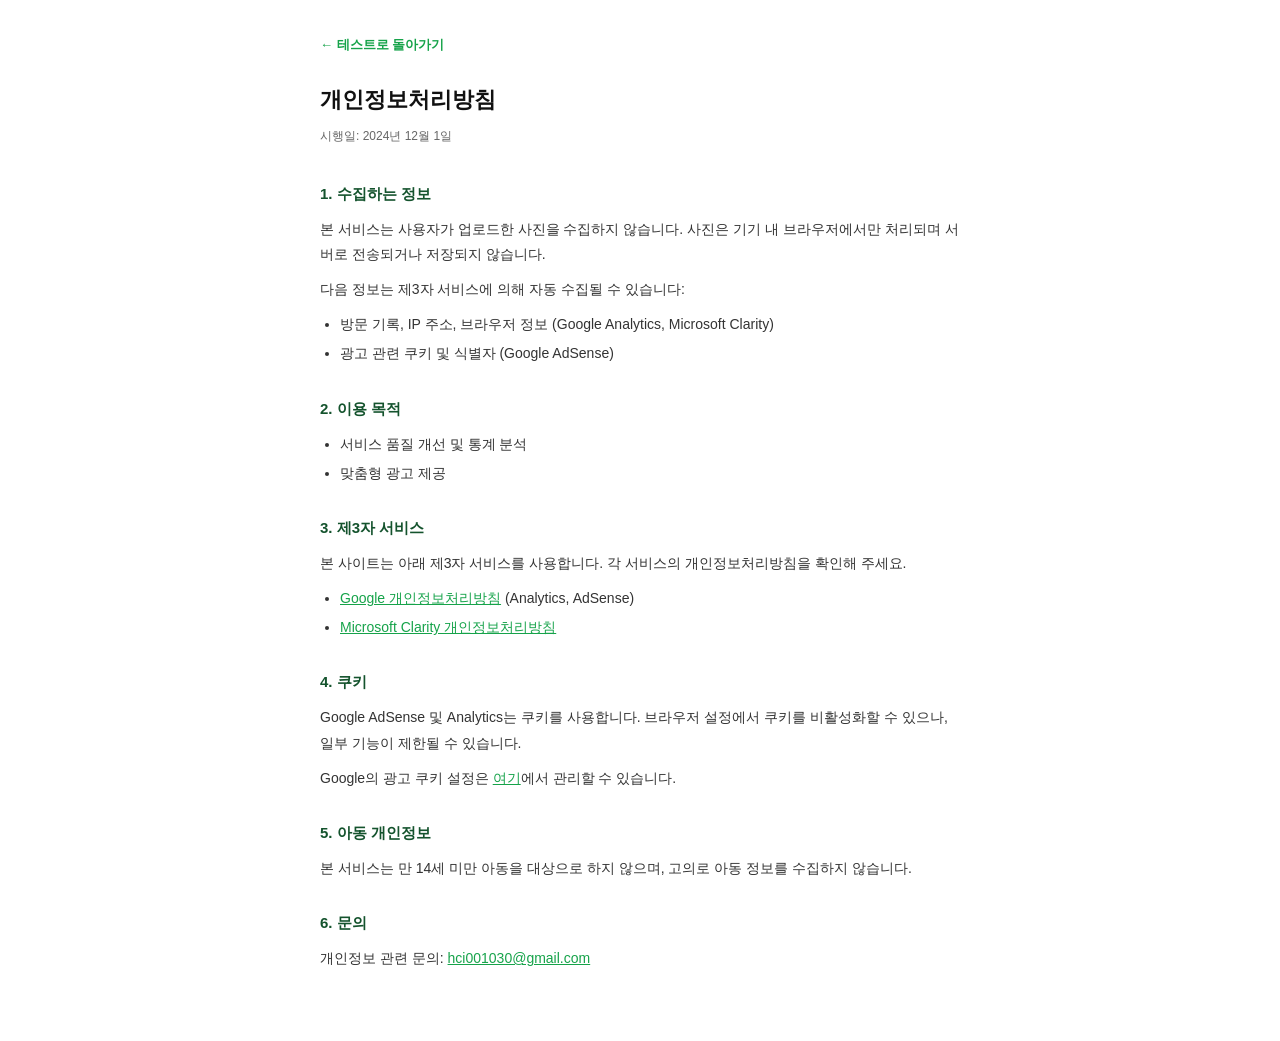
==== privacy.html @ e8d3d09d "Fix: Google AdSense 정책 위반 수정 및 개인정보처리방침 추가 - 유효하지 않은 광고 슬롯(data-ad-slot="auto") 제거, Auto Ads로 전환 - 가" ====
<!DOCTYPE html>
<html lang="ko">
<head>
  <meta charset="UTF-8" />
  <meta name="viewport" content="width=device-width, initial-scale=1.0" />
  <title>개인정보처리방침 – 두부vs아랍 테스트</title>
  <meta name="description" content="두부vs아랍 AI 테스트 개인정보처리방침" />
  <style>
    * { margin: 0; padding: 0; box-sizing: border-box; }
    body { font-family: 'Noto Sans KR', 'Apple SD Gothic Neo', sans-serif; background: #fff; color: #111; padding: 32px 20px 60px; max-width: 680px; margin: 0 auto; line-height: 1.8; font-size: 14px; }
    h1 { font-size: 22px; font-weight: 900; margin-bottom: 6px; }
    .date { color: #666; font-size: 12px; margin-bottom: 32px; }
    h2 { font-size: 15px; font-weight: 900; margin: 28px 0 10px; color: #14532D; }
    p { margin-bottom: 10px; color: #333; }
    ul { padding-left: 20px; margin-bottom: 10px; }
    li { margin-bottom: 4px; color: #333; }
    a { color: #16A34A; }
    .back { display: inline-block; margin-bottom: 24px; color: #16A34A; font-weight: 700; text-decoration: none; font-size: 13px; }
  </style>
</head>
<body>
  <a class="back" href="index.html">← 테스트로 돌아가기</a>
  <h1>개인정보처리방침</h1>
  <p class="date">시행일: 2024년 12월 1일</p>

  <h2>1. 수집하는 정보</h2>
  <p>본 서비스는 사용자가 업로드한 사진을 수집하지 않습니다. 사진은 기기 내 브라우저에서만 처리되며 서버로 전송되거나 저장되지 않습니다.</p>
  <p>다음 정보는 제3자 서비스에 의해 자동 수집될 수 있습니다:</p>
  <ul>
    <li>방문 기록, IP 주소, 브라우저 정보 (Google Analytics, Microsoft Clarity)</li>
    <li>광고 관련 쿠키 및 식별자 (Google AdSense)</li>
  </ul>

  <h2>2. 이용 목적</h2>
  <ul>
    <li>서비스 품질 개선 및 통계 분석</li>
    <li>맞춤형 광고 제공</li>
  </ul>

  <h2>3. 제3자 서비스</h2>
  <p>본 사이트는 아래 제3자 서비스를 사용합니다. 각 서비스의 개인정보처리방침을 확인해 주세요.</p>
  <ul>
    <li><a href="https://policies.google.com/privacy" target="_blank" rel="noopener">Google 개인정보처리방침</a> (Analytics, AdSense)</li>
    <li><a href="https://clarity.microsoft.com/terms" target="_blank" rel="noopener">Microsoft Clarity 개인정보처리방침</a></li>
  </ul>

  <h2>4. 쿠키</h2>
  <p>Google AdSense 및 Analytics는 쿠키를 사용합니다. 브라우저 설정에서 쿠키를 비활성화할 수 있으나, 일부 기능이 제한될 수 있습니다.</p>
  <p>Google의 광고 쿠키 설정은 <a href="https://adssettings.google.com" target="_blank" rel="noopener">여기</a>에서 관리할 수 있습니다.</p>

  <h2>5. 아동 개인정보</h2>
  <p>본 서비스는 만 14세 미만 아동을 대상으로 하지 않으며, 고의로 아동 정보를 수집하지 않습니다.</p>

  <h2>6. 문의</h2>
  <p>개인정보 관련 문의: <a href="mailto:hci001030@gmail.com">hci001030@gmail.com</a></p>
</body>
</html>
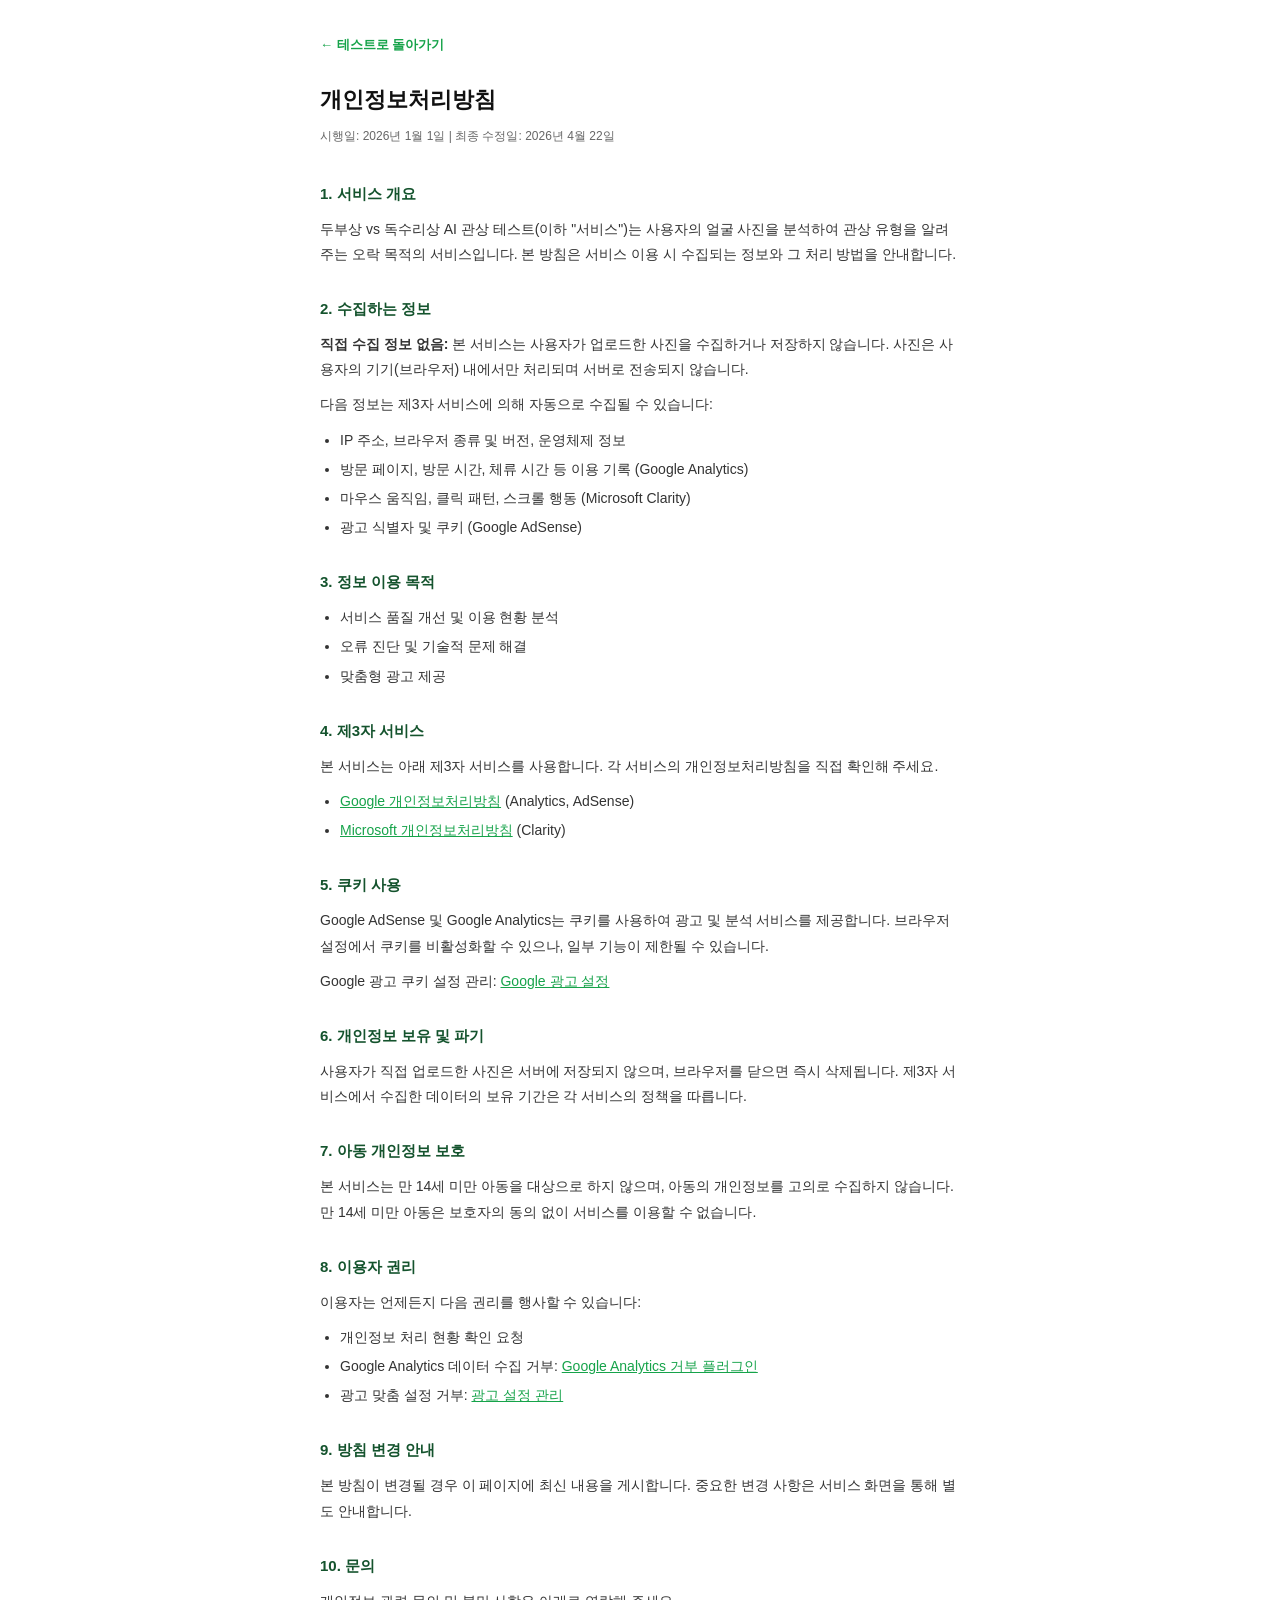
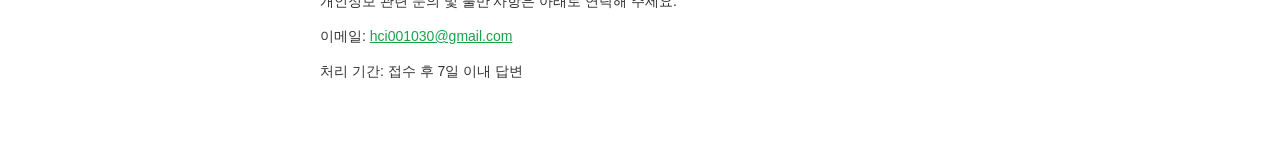
==== commit 79ef5151: "Feat: AdSense 승인율 향상을 위한 콘텐츠 및 SEO 개선 - 정적 콘텐츠 섹션 추가 (두부상/아랍상 설명, 테스트 방법) - JSON-LD 구조화 데이터 추가 - 개인정" ====
--- a/privacy.html
+++ b/privacy.html
@@ -3,8 +3,8 @@
 <head>
   <meta charset="UTF-8" />
   <meta name="viewport" content="width=device-width, initial-scale=1.0" />
-  <title>개인정보처리방침 – 두부vs아랍 테스트</title>
-  <meta name="description" content="두부vs아랍 AI 테스트 개인정보처리방침" />
+  <title>개인정보처리방침 – 두부상 vs 독수리상 AI 관상 테스트</title>
+  <meta name="description" content="두부상 vs 독수리상 AI 관상 테스트 서비스의 개인정보처리방침입니다." />
   <style>
     * { margin: 0; padding: 0; box-sizing: border-box; }
     body { font-family: 'Noto Sans KR', 'Apple SD Gothic Neo', sans-serif; background: #fff; color: #111; padding: 32px 20px 60px; max-width: 680px; margin: 0 auto; line-height: 1.8; font-size: 14px; }
@@ -21,37 +21,59 @@
 <body>
   <a class="back" href="index.html">← 테스트로 돌아가기</a>
   <h1>개인정보처리방침</h1>
-  <p class="date">시행일: 2024년 12월 1일</p>
+  <p class="date">시행일: 2026년 1월 1일 | 최종 수정일: 2026년 4월 22일</p>
 
-  <h2>1. 수집하는 정보</h2>
-  <p>본 서비스는 사용자가 업로드한 사진을 수집하지 않습니다. 사진은 기기 내 브라우저에서만 처리되며 서버로 전송되거나 저장되지 않습니다.</p>
-  <p>다음 정보는 제3자 서비스에 의해 자동 수집될 수 있습니다:</p>
+  <h2>1. 서비스 개요</h2>
+  <p>두부상 vs 독수리상 AI 관상 테스트(이하 "서비스")는 사용자의 얼굴 사진을 분석하여 관상 유형을 알려주는 오락 목적의 서비스입니다. 본 방침은 서비스 이용 시 수집되는 정보와 그 처리 방법을 안내합니다.</p>
+
+  <h2>2. 수집하는 정보</h2>
+  <p><strong>직접 수집 정보 없음:</strong> 본 서비스는 사용자가 업로드한 사진을 수집하거나 저장하지 않습니다. 사진은 사용자의 기기(브라우저) 내에서만 처리되며 서버로 전송되지 않습니다.</p>
+  <p>다음 정보는 제3자 서비스에 의해 자동으로 수집될 수 있습니다:</p>
   <ul>
-    <li>방문 기록, IP 주소, 브라우저 정보 (Google Analytics, Microsoft Clarity)</li>
-    <li>광고 관련 쿠키 및 식별자 (Google AdSense)</li>
+    <li>IP 주소, 브라우저 종류 및 버전, 운영체제 정보</li>
+    <li>방문 페이지, 방문 시간, 체류 시간 등 이용 기록 (Google Analytics)</li>
+    <li>마우스 움직임, 클릭 패턴, 스크롤 행동 (Microsoft Clarity)</li>
+    <li>광고 식별자 및 쿠키 (Google AdSense)</li>
   </ul>
 
-  <h2>2. 이용 목적</h2>
+  <h2>3. 정보 이용 목적</h2>
   <ul>
-    <li>서비스 품질 개선 및 통계 분석</li>
+    <li>서비스 품질 개선 및 이용 현황 분석</li>
+    <li>오류 진단 및 기술적 문제 해결</li>
     <li>맞춤형 광고 제공</li>
   </ul>
 
-  <h2>3. 제3자 서비스</h2>
-  <p>본 사이트는 아래 제3자 서비스를 사용합니다. 각 서비스의 개인정보처리방침을 확인해 주세요.</p>
+  <h2>4. 제3자 서비스</h2>
+  <p>본 서비스는 아래 제3자 서비스를 사용합니다. 각 서비스의 개인정보처리방침을 직접 확인해 주세요.</p>
   <ul>
-    <li><a href="https://policies.google.com/privacy" target="_blank" rel="noopener">Google 개인정보처리방침</a> (Analytics, AdSense)</li>
-    <li><a href="https://clarity.microsoft.com/terms" target="_blank" rel="noopener">Microsoft Clarity 개인정보처리방침</a></li>
+    <li><a href="https://policies.google.com/privacy" target="_blank" rel="noopener noreferrer">Google 개인정보처리방침</a> (Analytics, AdSense)</li>
+    <li><a href="https://privacy.microsoft.com/ko-kr/privacystatement" target="_blank" rel="noopener noreferrer">Microsoft 개인정보처리방침</a> (Clarity)</li>
   </ul>
 
-  <h2>4. 쿠키</h2>
-  <p>Google AdSense 및 Analytics는 쿠키를 사용합니다. 브라우저 설정에서 쿠키를 비활성화할 수 있으나, 일부 기능이 제한될 수 있습니다.</p>
-  <p>Google의 광고 쿠키 설정은 <a href="https://adssettings.google.com" target="_blank" rel="noopener">여기</a>에서 관리할 수 있습니다.</p>
+  <h2>5. 쿠키 사용</h2>
+  <p>Google AdSense 및 Google Analytics는 쿠키를 사용하여 광고 및 분석 서비스를 제공합니다. 브라우저 설정에서 쿠키를 비활성화할 수 있으나, 일부 기능이 제한될 수 있습니다.</p>
+  <p>Google 광고 쿠키 설정 관리: <a href="https://adssettings.google.com" target="_blank" rel="noopener noreferrer">Google 광고 설정</a></p>
 
-  <h2>5. 아동 개인정보</h2>
-  <p>본 서비스는 만 14세 미만 아동을 대상으로 하지 않으며, 고의로 아동 정보를 수집하지 않습니다.</p>
+  <h2>6. 개인정보 보유 및 파기</h2>
+  <p>사용자가 직접 업로드한 사진은 서버에 저장되지 않으며, 브라우저를 닫으면 즉시 삭제됩니다. 제3자 서비스에서 수집한 데이터의 보유 기간은 각 서비스의 정책을 따릅니다.</p>
 
-  <h2>6. 문의</h2>
-  <p>개인정보 관련 문의: <a href="mailto:hci001030@gmail.com">hci001030@gmail.com</a></p>
+  <h2>7. 아동 개인정보 보호</h2>
+  <p>본 서비스는 만 14세 미만 아동을 대상으로 하지 않으며, 아동의 개인정보를 고의로 수집하지 않습니다. 만 14세 미만 아동은 보호자의 동의 없이 서비스를 이용할 수 없습니다.</p>
+
+  <h2>8. 이용자 권리</h2>
+  <p>이용자는 언제든지 다음 권리를 행사할 수 있습니다:</p>
+  <ul>
+    <li>개인정보 처리 현황 확인 요청</li>
+    <li>Google Analytics 데이터 수집 거부: <a href="https://tools.google.com/dlpage/gaoptout" target="_blank" rel="noopener noreferrer">Google Analytics 거부 플러그인</a></li>
+    <li>광고 맞춤 설정 거부: <a href="https://adssettings.google.com" target="_blank" rel="noopener noreferrer">광고 설정 관리</a></li>
+  </ul>
+
+  <h2>9. 방침 변경 안내</h2>
+  <p>본 방침이 변경될 경우 이 페이지에 최신 내용을 게시합니다. 중요한 변경 사항은 서비스 화면을 통해 별도 안내합니다.</p>
+
+  <h2>10. 문의</h2>
+  <p>개인정보 관련 문의 및 불만 사항은 아래로 연락해 주세요.</p>
+  <p>이메일: <a href="mailto:hci001030@gmail.com">hci001030@gmail.com</a></p>
+  <p>처리 기간: 접수 후 7일 이내 답변</p>
 </body>
 </html>
